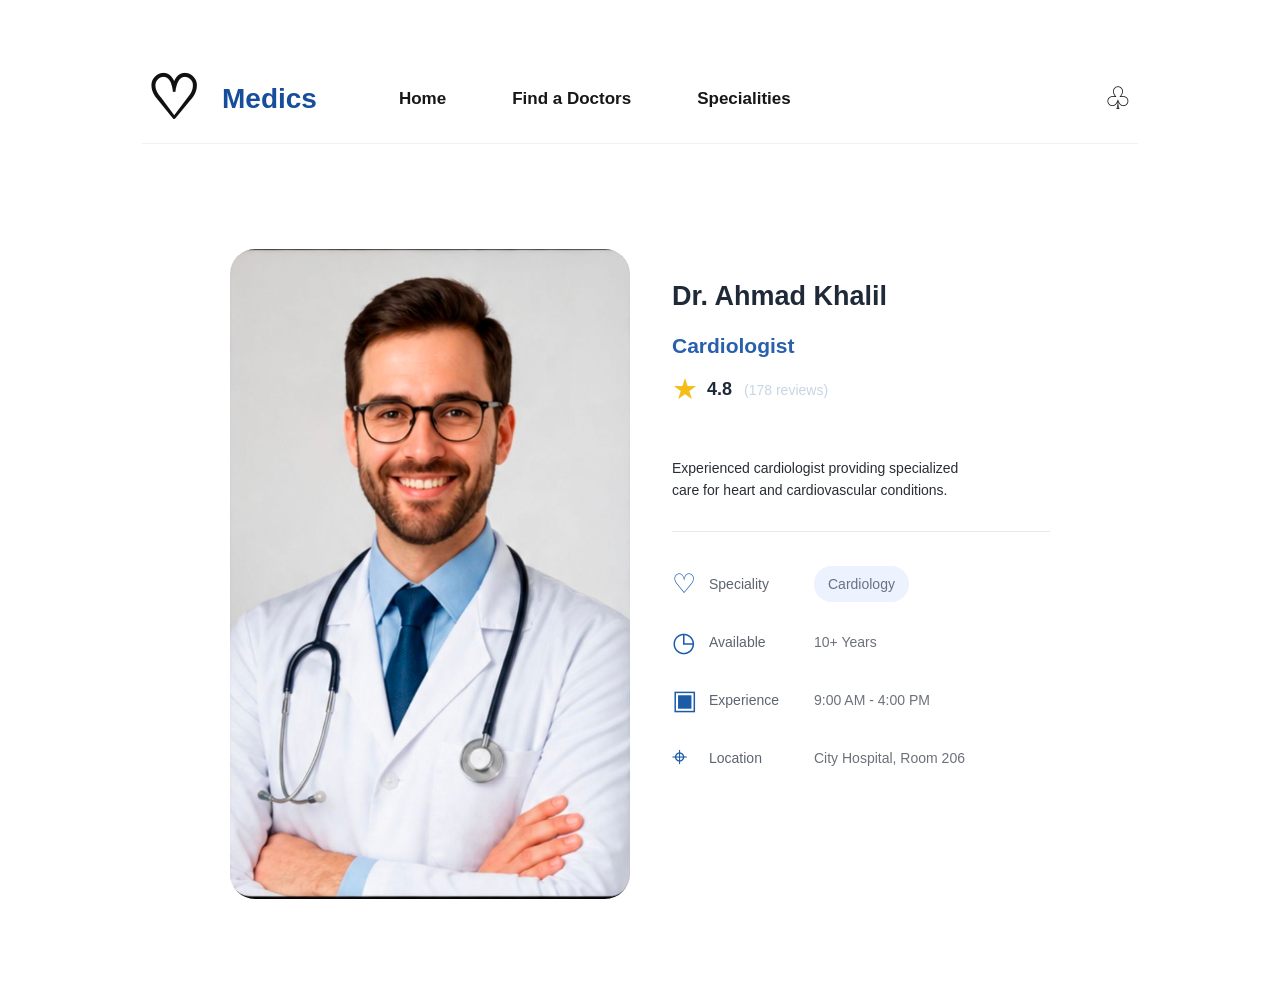
==== Users/admin/Desktop/Medics/html/profile-doctor.html @ 1dedfded "Implement doctor profile page" ====
<!DOCTYPE html>
<html lang="en">
<head>
  <meta charset="UTF-8">
  <meta name="viewport" content="width=device-width, initial-scale=1.0">
  <title>Doctor Profile</title>
  <link rel="stylesheet" href="../css/profile-doctor.css">
</head>

<body>

  <div class="page">

    <!-- Navbar -->
    <header class="navbar">

      <a href="#" class="brand">
        <span class="heart-logo">♡</span>
        <span>Medics</span>
      </a>

      <nav>
        <a href="#">Home</a>
        <a href="#">Find a Doctors</a>
        <a href="#">Specialities</a>
      </nav>

      <button class="notification" id="notificationBtn">
        ♧
      </button>

    </header>


    <!-- Doctor Profile -->
    <main class="profile">

      <div class="doctor-photo">
        <img
          src="../images/profiledoctor.jpg"
          alt="Doctor portrait"
        >
      </div>


      <section class="doctor-info">

        <h1>Dr. Ahmad Khalil</h1>

        <h2>Cardiologist</h2>

        <div class="rating">
          <span class="star">★</span>
          <strong>4.8</strong>
          <span class="reviews">(178 reviews)</span>
        </div>


        <p class="description">
          Experienced cardiologist providing specialized care for heart and
          cardiovascular conditions.
        </p>


        <div class="divider"></div>


        <!-- Specialty -->
        <div class="detail">
          <span class="detail-icon">♡</span>

          <span class="label">
            Speciality
          </span>

          <span class="value pill">
            Cardiology
          </span>
        </div>


        <!-- Available -->
        <div class="detail">

          <span class="detail-icon">
            ◷
          </span>

          <span class="label">
            Available
          </span>

          <span class="value">
            10+ Years
          </span>

        </div>


        <!-- Experience -->
        <div class="detail">

          <span class="detail-icon">
            ▣
          </span>

          <span class="label">
            Experience
          </span>

          <span class="value">
            9:00 AM - 4:00 PM
          </span>

        </div>


        <!-- Location -->
        <div class="detail">

          <span class="detail-icon">
            ⌖
          </span>

          <span class="label">
            Location
          </span>

          <span class="value">
            City Hospital, Room 206
          </span>

        </div>

      </section>

    </main>

  </div>


  <script src="../js/profile-doctor.js"></script>

</body>
</html>
---- Users/admin/Desktop/Medics/css/profile-doctor.css ----
* {
  box-sizing: border-box;
  margin: 0;
  padding: 0;
}

:root {
  --blue: #174e9c;
  --light-blue: #edf2ff;
  --text: #202938;
  --muted: #777f8d;
  --line: #e7e9ee;
}


body {
  min-height: 100vh;
  background: #fff;
  color: var(--text);
  font-family: Arial, Helvetica, sans-serif;
}


.page {
  width: min(100%, 1100px);
  min-height: 100vh;
  margin: auto;
  padding: 54px 52px 100px;
}


/* =========================
   Navbar
========================= */

.navbar {
  height: 90px;

  display: flex;
  align-items: center;

  border-bottom: 1px solid #f0f1f4;
}


.brand {
  display: flex;
  align-items: center;

  gap: 18px;

  color: var(--blue);

  font-size: 28px;
  font-weight: 700;

  text-decoration: none;
}


.heart-logo {
  width: 62px;
  height: 62px;

  display: grid;
  place-items: center;

  color: #111;

  font-size: 60px;
  line-height: 1;
}


nav {
  display: flex;
  align-items: center;

  gap: 66px;

  margin-left: 82px;
}


nav a {
  color: #171717;

  text-decoration: none;

  font-size: 17px;
  font-weight: 600;

  white-space: nowrap;
}


nav a:hover {
  color: var(--blue);
}


.notification {
  margin-left: auto;

  width: 40px;
  height: 40px;

  border: 0;

  background: transparent;

  color: #111;

  font-size: 31px;

  cursor: pointer;
}


/* =========================
   Doctor Profile
========================= */

.profile {
  width: 820px;

  margin: 105px auto 0;

  display: grid;

  grid-template-columns: 400px 1fr;

  gap: 42px;

  align-items: start;
}


/* Doctor Image */

.doctor-photo {
  width: 400px;
  height: 650px;

  overflow: hidden;

  border-radius: 25px;

  background: #e9e8e4;
}


.doctor-photo img {
  width: 100%;
  height: 100%;

  display: block;

  object-fit: cover;
  object-position: center;
}


/* Doctor Information */

.doctor-info {
  padding-top: 31px;
}


.doctor-info h1 {
  font-size: 27px;

  line-height: 1.2;

  margin-bottom: 22px;
}


.doctor-info h2 {
  color: #2860ad;

  font-size: 21px;

  margin-bottom: 17px;
}


/* Rating */

.rating {
  display: flex;

  align-items: center;

  gap: 9px;

  font-size: 18px;
}


.star {
  color: #f5bd18;

  font-size: 29px;

  line-height: 1;
}


.reviews {
  color: #c8d5e3;

  font-size: 14px;

  margin-left: 3px;
}


/* Description */

.description {
  width: 290px;

  margin-top: 54px;

  color: #292d35;

  font-size: 14px;

  line-height: 1.55;
}


/* Divider */

.divider {
  width: 100%;

  height: 1px;

  background: var(--line);

  margin: 29px 0 23px;
}


/* Details */

.detail {
  min-height: 58px;

  display: grid;

  grid-template-columns: 37px 105px 1fr;

  align-items: center;

  color: #2f3540;

  font-size: 14px;
}


.detail-icon {
  color: #1b5ba8;

  font-size: 27px;

  text-align: left;
}


.label {
  color: #5d6470;
}


.value {
  color: #6c707a;

  white-space: nowrap;
}


/* Cardiology Pill */

.pill {
  display: inline-flex;

  width: fit-content;

  padding: 10px 14px;

  border-radius: 20px;

  background: var(--light-blue);

  color: #6b7180;
}


/* =========================
   Responsive
========================= */

@media (max-width: 900px) {

  .page {
    padding: 25px;
  }


  .navbar {
    flex-wrap: wrap;

    height: auto;

    padding-bottom: 20px;

    gap: 20px;
  }


  nav {
    order: 3;

    width: 100%;

    margin-left: 0;

    justify-content: space-between;

    gap: 20px;
  }


  .profile {
    width: 100%;

    margin-top: 55px;

    grid-template-columns: 1fr;

    max-width: 520px;
  }


  .doctor-photo {
    width: 100%;

    height: 620px;
  }


  .doctor-info {
    padding-top: 0;
  }


  .description {
    width: 100%;
  }

}


@media (max-width: 520px) {

  .page {
    padding: 18px;
  }


  .brand {
    font-size: 23px;
  }


  .heart-logo {
    width: 48px;
    height: 48px;

    font-size: 48px;
  }


  nav {
    overflow-x: auto;

    justify-content: flex-start;

    padding-bottom: 5px;
  }


  nav a {
    font-size: 14px;
  }


  .profile {
    margin-top: 35px;

    gap: 28px;
  }


  .doctor-photo {
    height: 500px;

    border-radius: 20px;
  }


  .doctor-info h1 {
    font-size: 24px;
  }


  .detail {
    grid-template-columns: 35px 95px 1fr;

    font-size: 13px;
  }

}
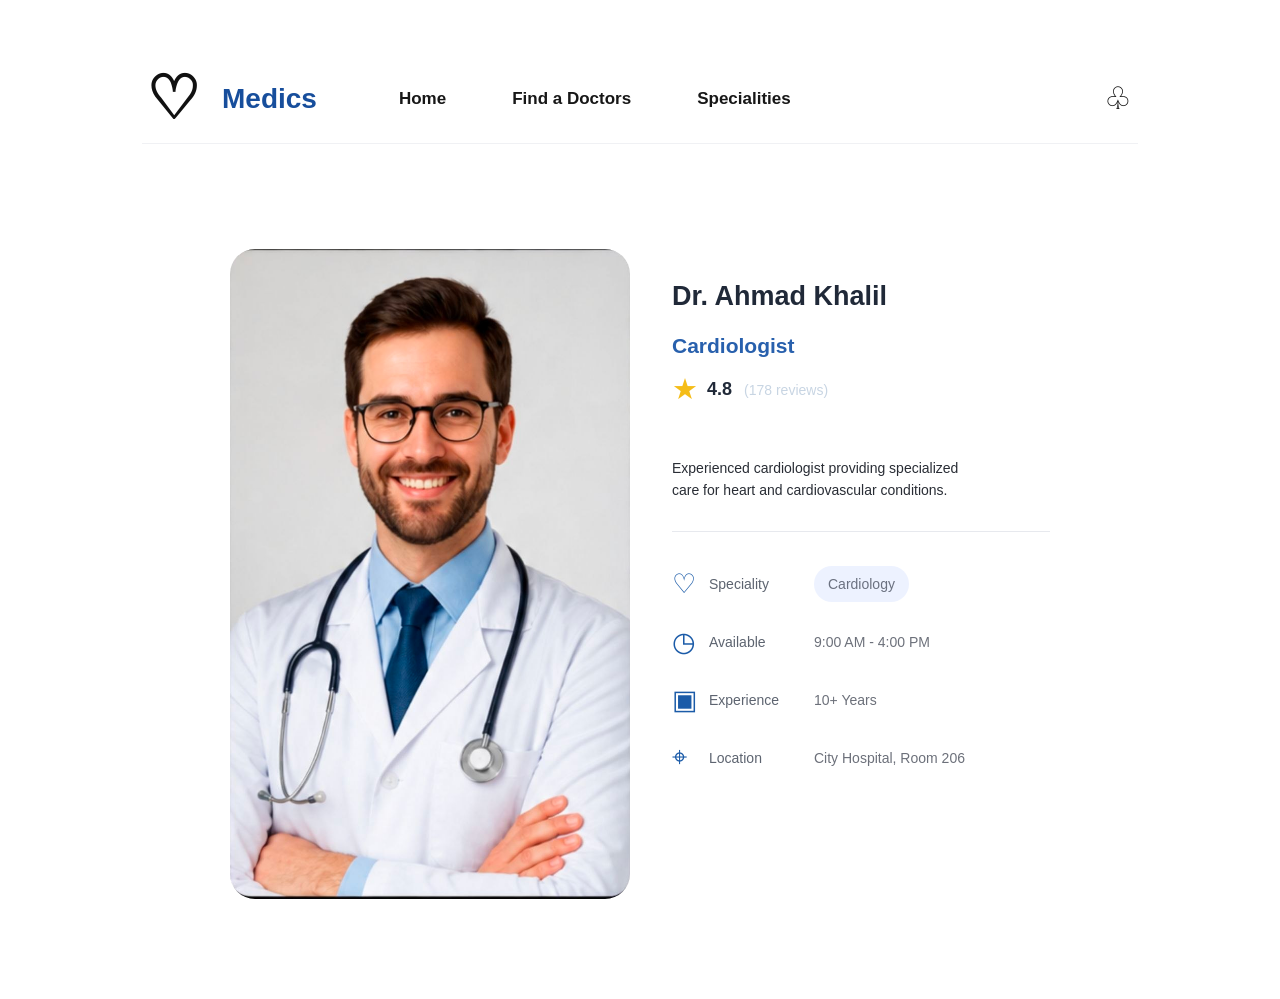
==== commit dca6c79d: "Fix doctor profile information" ====
--- a/Users/admin/Desktop/Medics/html/profile-doctor.html
+++ b/Users/admin/Desktop/Medics/html/profile-doctor.html
@@ -1,145 +1,145 @@
 <!DOCTYPE html>
 <html lang="en">
+
 <head>
-  <meta charset="UTF-8">
-  <meta name="viewport" content="width=device-width, initial-scale=1.0">
-  <title>Doctor Profile</title>
-  <link rel="stylesheet" href="../css/profile-doctor.css">
+    <meta charset="UTF-8">
+    <meta name="viewport" content="width=device-width, initial-scale=1.0">
+    <title>Doctor Profile</title>
+    <link rel="stylesheet" href="../css/profile-doctor.css">
 </head>
 
 <body>
 
-  <div class="page">
+    <div class="page">
 
-    <!-- Navbar -->
-    <header class="navbar">
+        <!-- Navbar -->
+        <header class="navbar">
 
-      <a href="#" class="brand">
-        <span class="heart-logo">♡</span>
-        <span>Medics</span>
-      </a>
+            <a href="#" class="brand">
+                <span class="heart-logo">♡</span>
+                <span>Medics</span>
+            </a>
 
-      <nav>
-        <a href="#">Home</a>
-        <a href="#">Find a Doctors</a>
-        <a href="#">Specialities</a>
-      </nav>
+            <nav>
+                <a href="#">Home</a>
+                <a href="#">Find a Doctors</a>
+                <a href="#">Specialities</a>
+            </nav>
 
-      <button class="notification" id="notificationBtn">
-        ♧
-      </button>
+            <button class="notification" id="notificationBtn">
+                ♧
+            </button>
 
-    </header>
+        </header>
 
 
-    <!-- Doctor Profile -->
-    <main class="profile">
+        <!-- Doctor Profile -->
+        <main class="profile">
 
-      <div class="doctor-photo">
-        <img
-          src="../images/profiledoctor.jpg"
-          alt="Doctor portrait"
-        >
-      </div>
+            <div class="doctor-photo">
+                <img src="../images/profiledoctor.jpg" alt="Doctor portrait">
+            </div>
 
 
-      <section class="doctor-info">
+            <section class="doctor-info">
 
-        <h1>Dr. Ahmad Khalil</h1>
+                <h1>Dr. Ahmad Khalil</h1>
 
-        <h2>Cardiologist</h2>
+                <h2>Cardiologist</h2>
 
-        <div class="rating">
-          <span class="star">★</span>
-          <strong>4.8</strong>
-          <span class="reviews">(178 reviews)</span>
-        </div>
+                <div class="rating">
+                    <span class="star">★</span>
+                    <strong>4.8</strong>
+                    <span class="reviews">(178 reviews)</span>
+                </div>
 
 
-        <p class="description">
-          Experienced cardiologist providing specialized care for heart and
-          cardiovascular conditions.
-        </p>
+                <p class="description">
+                    Experienced cardiologist providing specialized care for heart and
+                    cardiovascular conditions.
+                </p>
 
 
-        <div class="divider"></div>
+                <div class="divider"></div>
 
 
-        <!-- Specialty -->
-        <div class="detail">
-          <span class="detail-icon">♡</span>
+                <!-- Specialty -->
+                <div class="detail">
+                    <span class="detail-icon">♡</span>
 
-          <span class="label">
-            Speciality
-          </span>
+                    <span class="label">
+                        Speciality
+                    </span>
 
-          <span class="value pill">
-            Cardiology
-          </span>
-        </div>
+                    <span class="value pill">
+                        Cardiology
+                    </span>
+                </div>
 
 
-        <!-- Available -->
-        <div class="detail">
+                <!-- Available -->
+                <div class="detail">
 
-          <span class="detail-icon">
-            ◷
-          </span>
+                    <span class="detail-icon">
+                        ◷
+                    </span>
 
-          <span class="label">
-            Available
-          </span>
+                    <span class="label">
+                        Available
+                    </span>
 
-          <span class="value">
-            10+ Years
-          </span>
+                    <span class="value">
+                        9:00 AM - 4:00 PM
 
-        </div>
+                    </span>
+
+                </div>
 
 
-        <!-- Experience -->
-        <div class="detail">
+                <!-- Experience -->
+                <div class="detail">
 
-          <span class="detail-icon">
-            ▣
-          </span>
+                    <span class="detail-icon">
+                        ▣
+                    </span>
 
-          <span class="label">
-            Experience
-          </span>
+                    <span class="label">
+                        Experience
+                    </span>
 
-          <span class="value">
-            9:00 AM - 4:00 PM
-          </span>
+                    <span class="value">
+                        10+ Years
+                    </span>
 
-        </div>
+                </div>
 
 
-        <!-- Location -->
-        <div class="detail">
+                <!-- Location -->
+                <div class="detail">
 
-          <span class="detail-icon">
-            ⌖
-          </span>
+                    <span class="detail-icon">
+                        ⌖
+                    </span>
 
-          <span class="label">
-            Location
-          </span>
+                    <span class="label">
+                        Location
+                    </span>
 
-          <span class="value">
-            City Hospital, Room 206
-          </span>
+                    <span class="value">
+                        City Hospital, Room 206
+                    </span>
 
-        </div>
+                </div>
 
-      </section>
+            </section>
 
-    </main>
+        </main>
 
-  </div>
+    </div>
 
 
-  <script src="../js/profile-doctor.js"></script>
+    <script src="../js/profile-doctor.js"></script>
 
 </body>
+
 </html>
